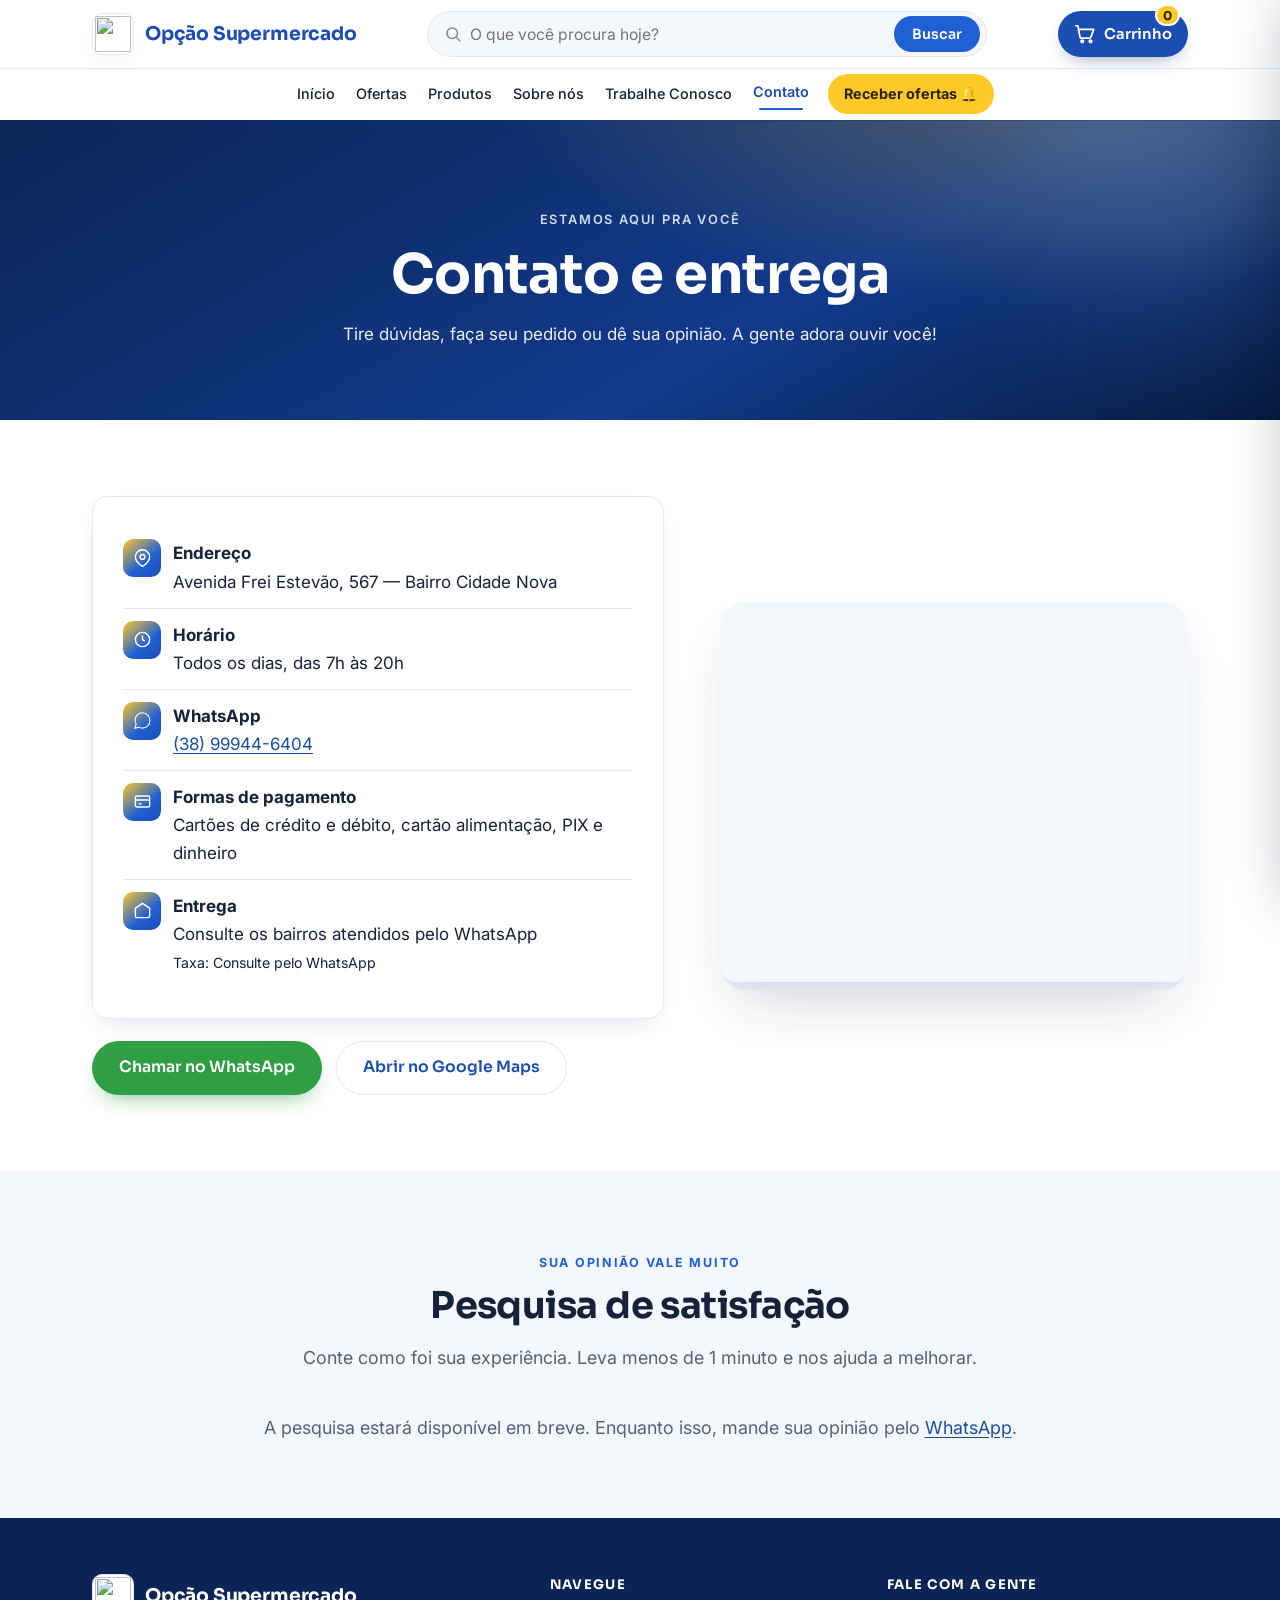
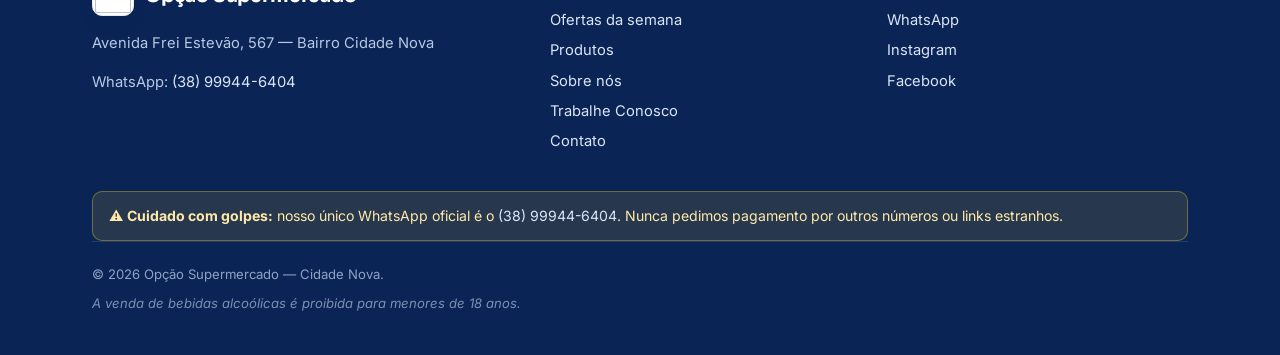
==== contato.html @ a1b74814 "Site do Opção Supermercado: catálogo com fotos, carrinho WhatsApp, manutenção via Google Drive" ====
<!DOCTYPE html>
<html lang="pt-BR">
<head>
  <script>document.documentElement.className+=" js";</script>
  <meta charset="UTF-8">
  <meta name="viewport" content="width=device-width, initial-scale=1.0">
  <title>Contato — Opção Supermercado</title>
  <meta name="description" content="Endereço, horário, área de entrega e formas de pagamento do Opção Supermercado. Fale com a gente pelo WhatsApp e avalie nosso atendimento.">
  <meta property="og:title" content="Contato — Opção Supermercado">
  <meta property="og:type" content="website">
  <meta name="theme-color" content="#1b4db3">
  <link rel="preconnect" href="https://fonts.googleapis.com">
  <link rel="preconnect" href="https://fonts.gstatic.com" crossorigin>
  <link href="https://fonts.googleapis.com/css2?family=Inter:wght@400;500;600&family=Sora:wght@500;600;700&display=swap" rel="stylesheet">
  <link rel="icon" href="assets/img/logo.png" type="image/png">
  <link rel="stylesheet" href="assets/css/style.css?v=2">
</head>
<body>
  <div class="aviso-topo"></div>

  <header class="site-header">
    <div class="wrap topbar">
      <a class="brand" href="index.html"><span class="logo"><img src="assets/img/logo.png" alt="" width="36" height="36"></span> Opção Supermercado</a>
      <form class="busca-header" action="produtos.html" method="get" role="search">
        <svg viewBox="0 0 24 24" aria-hidden="true"><circle cx="11" cy="11" r="7"/><path d="M21 21l-4.3-4.3"/></svg>
        <input type="search" name="busca" placeholder="O que você procura hoje?" aria-label="Buscar produto">
        <button type="submit">Buscar</button>
      </form>
      <a class="cart-btn" href="#" data-abrir-carrinho>
        <svg viewBox="0 0 24 24" aria-hidden="true"><circle cx="9" cy="20" r="1.4"/><circle cx="18" cy="20" r="1.4"/><path d="M2 3h2.2l2.3 12.3a1.6 1.6 0 0 0 1.6 1.3h8.7a1.6 1.6 0 0 0 1.6-1.2L21.5 7H5.3"/></svg>
        <span class="rotulo-cart">Carrinho</span>
        <span class="badge" data-cart-count>0</span>
      </a>
      <button class="nav-toggle" aria-label="Menu"><span></span><span></span><span></span></button>
    </div>
    <nav class="nav">
      <a href="index.html">Início</a>
      <a href="ofertas.html">Ofertas</a>
      <a href="produtos.html">Produtos</a>
      <a href="sobre.html">Sobre nós</a>
      <a href="trabalhe-conosco.html">Trabalhe Conosco</a>
      <a href="contato.html" class="active">Contato</a>
      <a href="index.html#receber-ofertas" class="nav-cta">Receber ofertas 🔔</a>
    </nav>
  </header>

  <section class="banner">
    <span class="kicker">Estamos aqui pra você</span>
    <h1>Contato e entrega</h1>
    <p>Tire dúvidas, faça seu pedido ou dê sua opinião. A gente adora ouvir você!</p>
  </section>

  <section class="section">
    <div class="wrap">
      <div class="split">
        <div class="reveal">
          <div class="contact-card">
            <div class="row">
              <div class="ic"><svg viewBox="0 0 24 24"><path d="M21 10c0 7-9 12-9 12s-9-5-9-12a9 9 0 0 1 18 0z"/><circle cx="12" cy="10" r="3"/></svg></div>
              <div><strong>Endereço</strong><br><span data-config="endereco">Avenida Frei Estevão, 567 — Bairro Cidade Nova</span></div>
            </div>
            <div class="row">
              <div class="ic"><svg viewBox="0 0 24 24"><circle cx="12" cy="12" r="9"/><path d="M12 7v5l3 2"/></svg></div>
              <div><strong>Horário</strong><br><span data-config="horario">Todos os dias, das 7h às 20h</span></div>
            </div>
            <div class="row">
              <div class="ic"><svg viewBox="0 0 32 32"><path d="M16 3C9 3 3.5 8.5 3.5 15.5c0 2.4.7 4.7 1.9 6.7L3 29l7-1.8c1.9 1 4 1.6 6 1.6 7 0 12.5-5.5 12.5-12.5S23 3 16 3z"/></svg></div>
              <div><strong>WhatsApp</strong><br><a href="#" data-config-link="whatsapp" rel="noopener" target="_blank"><span data-config="whatsapp">(38) 99944-6404</span></a></div>
            </div>
            <div class="row">
              <div class="ic"><svg viewBox="0 0 24 24"><path d="M3 10h18M7 15h4M5 5h14a2 2 0 0 1 2 2v10a2 2 0 0 1-2 2H5a2 2 0 0 1-2-2V7a2 2 0 0 1 2-2z"/></svg></div>
              <div><strong>Formas de pagamento</strong><br><span data-config="formasDePagamento">Cartões, cartão alimentação, PIX e dinheiro</span></div>
            </div>
            <div class="row">
              <div class="ic"><svg viewBox="0 0 24 24"><path d="M3 9l9-6 9 6v10a2 2 0 0 1-2 2H5a2 2 0 0 1-2-2z"/></svg></div>
              <div><strong>Entrega</strong><br><span data-config="bairrosDeEntrega">Consulte os bairros atendidos pelo WhatsApp</span><br>
                <small>Taxa: <span data-config="taxaDeEntrega">consulte pelo WhatsApp</span></small></div>
            </div>
          </div>
          <div class="hero-cta" style="justify-content:flex-start;margin-top:22px;">
            <a class="btn btn-zap" href="#" data-config-link="whatsapp" rel="noopener" target="_blank">Chamar no WhatsApp</a>
            <a class="btn btn-ghost" href="#" data-config-link="linkMaps" rel="noopener" target="_blank">Abrir no Google Maps</a>
          </div>
        </div>
        <div class="media reveal">
          <iframe class="embed-frame mapa" title="Mapa da loja" loading="lazy" referrerpolicy="no-referrer-when-downgrade"
            src="https://www.google.com/maps?q=Avenida%20Frei%20Estev%C3%A3o%20567%20Cidade%20Nova&output=embed"></iframe>
        </div>
      </div>
    </div>
  </section>

  <!-- Pesquisa de satisfação -->
  <section class="section alt">
    <div class="wrap">
      <div class="section-head center reveal">
        <span class="eyebrow">Sua opinião vale muito</span>
        <h2 class="section-title">Pesquisa de satisfação</h2>
        <p class="lead">Conte como foi sua experiência. Leva menos de 1 minuto e nos ajuda a melhorar.</p>
      </div>
      <div>
        <p class="lead" data-sem-form style="text-align:center;">
          A pesquisa estará disponível em breve. Enquanto isso, mande sua opinião pelo
          <a href="#" data-config-link="whatsapp" rel="noopener" target="_blank">WhatsApp</a>.
        </p>
        <iframe class="embed-frame" data-config-embed="formPesquisa" style="display:none;"
                title="Pesquisa de satisfação" loading="lazy">Carregando…</iframe>
      </div>
    </div>
  </section>

  <footer class="site-footer">
    <div class="wrap">
      <div class="cols">
        <div>
          <a class="brand" href="index.html"><span class="logo"><img src="assets/img/logo.png" alt="" width="21" height="21"></span> Opção Supermercado</a>
          <p><span data-config="endereco">Avenida Frei Estevão, 567 — Bairro Cidade Nova</span></p>
          <p>WhatsApp: <a href="#" data-config-link="whatsapp" rel="noopener" target="_blank">(38) 99944-6404</a></p>
        </div>
        <div>
          <h5>Navegue</h5>
          <ul>
            <li><a href="ofertas.html">Ofertas da semana</a></li>
            <li><a href="produtos.html">Produtos</a></li>
            <li><a href="sobre.html">Sobre nós</a></li>
            <li><a href="trabalhe-conosco.html">Trabalhe Conosco</a></li>
            <li><a href="contato.html">Contato</a></li>
          </ul>
        </div>
        <div>
          <h5>Fale com a gente</h5>
          <ul>
            <li><a href="#" data-config-link="whatsapp" rel="noopener" target="_blank">WhatsApp</a></li>
            <li><a href="#" data-config-link="instagram" rel="noopener" target="_blank">Instagram</a></li>
            <li><a href="#" data-config-link="facebook" rel="noopener" target="_blank">Facebook</a></li>
          </ul>
        </div>
      </div>
      <div class="alerta-golpe">
        ⚠️ <strong>Cuidado com golpes:</strong> nosso único WhatsApp oficial é o <a href="#" data-config-link="whatsapp" rel="noopener" target="_blank">(38) 99944-6404</a>. Nunca pedimos pagamento por outros números ou links estranhos.
      </div>
      <div class="legal">
        © <span id="year"></span> Opção Supermercado — Cidade Nova.
        <div class="disclaimer">A venda de bebidas alcoólicas é proibida para menores de 18 anos.</div>
      </div>
    </div>
  </footer>

  <script src="assets/js/main.js?v=2"></script>
  <script src="assets/js/conteudo-padrao.js?v=2"></script>
  <script src="assets/js/conteudo.js?v=2"></script>
  <script src="assets/js/produtos.js?v=2"></script>
  <script src="assets/js/carrinho.js?v=2"></script>
</body>
</html>
---- assets/css/style.css ----
/* ===========================================================================
   Opção Supermercado — estilos do site
   ---------------------------------------------------------------------------
   Uma folha de estilos, sem build. Para mudar as cores do site inteiro,
   edite as variáveis no bloco :root abaixo. Paleta da logo: azul + amarelo
   e verde do globo; vermelho apenas para preços de oferta.
   =========================================================================== */
:root {
  /* Paleta da marca -------------------------------------------------------- */
  --brand:      #1b4db3;   /* azul do carrinho/OPÇÃO — cor principal        */
  --brand-dark: #123a8c;   /* azul profundo — gradientes, fundos escuros    */
  --brand-deep: #0a2455;   /* azul quase-preto — hero/rodapé                */
  --accent:     #2160d4;   /* azul vivo — botões, sublinhados               */
  --accent-2:   #ffc927;   /* amarelo do globo — CTAs e selo OFERTA         */
  --gold:       #ffc927;   /* idem (mantido p/ compatibilidade de classes)  */
  --green:      #2f9e44;   /* verde do globo — WhatsApp / confirmação       */
  --promo:      #e02b2b;   /* vermelho de preço de oferta                   */

  /* Tintas & superfícies --------------------------------------------------- */
  --ink:        #16213a;   /* texto principal (azul-marinho)                */
  --muted:      #55617a;   /* texto secundário                              */
  --faint:      #7e8aa3;   /* terciário / legendas                          */
  --news:       #1b4db3;   /* títulos de destaques — azul da marca          */
  --link:       #1a4fa0;   /* links no texto                                */
  --line:       #e3e9f4;   /* filetes / bordas de cards                     */
  --bg:         #ffffff;   /* fundo da página                               */
  --bg-soft:    #f4f7fc;   /* fundo suave de seções                         */
  --bg-mint:    #e8effa;   /* fundo de mídia / placeholders (azul-claro)    */
  --card:       #ffffff;   /* superfície de cards / painéis                 */

  --header-bg:          rgba(255,255,255,.78);
  --header-bg-scrolled: rgba(255,255,255,.92);
  --nav-mobile-bg:      rgba(255,255,255,.98);

  /* Layout & efeitos ------------------------------------------------------- */
  --maxw:       1140px;
  --radius:     16px;
  --radius-sm:  10px;
  --radius-lg:  26px;
  --shadow:     0 10px 30px -12px rgba(7,26,60,.16);
  --shadow-lg:  0 24px 60px -20px rgba(7,26,60,.22);
  --ring:       0 0 0 4px rgba(33,96,212,.18);

  --font:    "Inter", -apple-system, BlinkMacSystemFont, "Segoe UI", Roboto, Helvetica, Arial, sans-serif;
  --display: "Sora", var(--font);
}

/* --------------------------------------------------------------- Base */
* { box-sizing: border-box; }
html { scroll-behavior: smooth; -webkit-text-size-adjust: 100%; }
body {
  margin: 0;
  font-family: var(--font);
  color: var(--ink);
  background: var(--bg);
  line-height: 1.65;
  font-size: 17px;
  -webkit-font-smoothing: antialiased;
  text-rendering: optimizeLegibility;
}
img { max-width: 100%; display: block; }
a { color: var(--link); text-underline-offset: 3px; }
h1, h2, h3, h4 { font-family: var(--display); line-height: 1.15; letter-spacing: -.01em; }
::selection { background: rgba(33,96,212,.22); }

.wrap { max-width: var(--maxw); margin: 0 auto; padding: 0 22px; }

/* ------------------------------------------------------------- Header */
.site-header {
  position: sticky; top: 0; z-index: 50;
  background: var(--header-bg);
  backdrop-filter: saturate(160%) blur(14px);
  -webkit-backdrop-filter: saturate(160%) blur(14px);
  border-bottom: 1px solid transparent;
  transition: border-color .25s, box-shadow .25s, background .25s;
}
.site-header.scrolled {
  background: var(--header-bg-scrolled);
  border-bottom-color: var(--line);
  box-shadow: 0 8px 28px -18px rgba(0,0,0,.7);
}
.site-header .wrap.topbar {
  display: flex; align-items: center; justify-content: space-between;
  gap: 14px; min-height: 68px; padding-top: 8px; padding-bottom: 8px;
  flex-wrap: wrap;
}
.brand {
  display: flex; align-items: center; gap: 11px;
  font-family: var(--display);
  font-weight: 700; letter-spacing: -.01em; color: var(--brand);
  text-decoration: none; font-size: 1.18rem; white-space: nowrap;
}
.brand .logo {
  width: 42px; height: 42px; border-radius: 10px;
  background: #fff; border: 1px solid var(--line);
  display: grid; place-items: center; overflow: hidden;
  box-shadow: var(--shadow);
}
.brand .logo img { width: 36px; height: 36px; display: block; object-fit: contain; }
/* Busca no cabeçalho (estilo supermercado) */
.busca-header {
  flex: 1 1 260px; display: flex; align-items: center; gap: 8px;
  max-width: 560px; min-width: 200px;
  background: var(--bg-soft); border: 1.5px solid var(--line);
  border-radius: 999px; padding: 4px 6px 4px 16px;
  transition: border-color .2s, background .2s;
}
.busca-header:focus-within { border-color: var(--accent); background: #fff; }
.busca-header svg { width: 18px; height: 18px; flex: none; fill: none; stroke: var(--faint); stroke-width: 2; stroke-linecap: round; }
.busca-header input {
  flex: 1; min-width: 0; border: 0; outline: 0; background: transparent;
  font-size: .98rem; font-family: var(--font); color: var(--ink); padding: 8px 0;
}
.busca-header button {
  flex: none; border: 0; cursor: pointer; border-radius: 999px;
  background: var(--accent); color: #fff;
  font-family: var(--display); font-weight: 600; font-size: .88rem;
  padding: 9px 18px; transition: background .18s;
}
.busca-header button:hover { background: #1848ab; }

/* Carrinho no canto superior direito */
.cart-btn {
  position: relative; flex: none;
  display: inline-flex; align-items: center; gap: 8px;
  min-height: 46px; padding: 8px 16px;
  background: var(--brand); color: #fff; text-decoration: none;
  border-radius: 999px; font-family: var(--display); font-weight: 600; font-size: .92rem;
  box-shadow: 0 8px 20px -10px rgba(10,36,85,.55);
  transition: background .2s, transform .15s;
}
.cart-btn:hover { background: var(--brand-dark); transform: translateY(-1px); }
.cart-btn svg { width: 22px; height: 22px; fill: none; stroke: currentColor; stroke-width: 1.9; stroke-linecap: round; stroke-linejoin: round; }
.cart-btn .badge {
  position: absolute; top: -7px; right: 8px;
  min-width: 22px; height: 22px; padding: 0 6px;
  border-radius: 999px; background: var(--accent-2); color: #2c2205;
  font-size: .76rem; font-weight: 700; display: grid; place-items: center;
  box-shadow: var(--shadow); border: 2px solid #fff;
}
.cart-btn .rotulo-cart { white-space: nowrap; }

.nav { display: flex; align-items: center; justify-content: center; gap: 1px; border-top: 1px solid var(--line); padding: 2px 18px; }
.nav a {
  color: var(--ink); text-decoration: none; font-size: .9rem;
  padding: 9px 10px; border-radius: 9px; font-weight: 500;
  white-space: nowrap;
  transition: background .18s, color .18s;
}
.nav a:hover { background: var(--bg-soft); color: var(--brand); }
.nav a.active { color: var(--brand); font-weight: 600; }
.nav a.active::after {
  content: ""; display: block; height: 2px; border-radius: 2px;
  background: var(--accent); margin: 4px 6px -2px;
}
.nav-toggle {
  display: none; background: none; border: 0; cursor: pointer;
  width: 44px; height: 44px; padding: 10px;
}
.nav-toggle span { display: block; height: 2px; background: var(--ink); margin: 5px 0; border-radius: 2px; transition: .25s; }
.nav-toggle.open span:nth-child(1) { transform: translateY(7px) rotate(45deg); }
.nav-toggle.open span:nth-child(2) { opacity: 0; }
.nav-toggle.open span:nth-child(3) { transform: translateY(-7px) rotate(-45deg); }


/* keep anchored sections clear of the sticky header */
[id] { scroll-margin-top: 90px; }

/* --------------------------------------------------------------- Hero */
.hero {
  position: relative; isolation: isolate;
  min-height: 72vh;
  display: grid; grid-template-columns: minmax(0, 1fr);
  place-items: center; text-align: center; color: #fff;
  padding: 80px 20px;
  background:
    radial-gradient(1200px 600px at 75% -10%, rgba(255,201,39,.28), transparent 60%),
    radial-gradient(900px 700px at 8% 110%, rgba(110,168,255,.22), transparent 55%),
    var(--hero, linear-gradient(160deg, var(--brand-deep), var(--brand-dark) 60%, #061a3d));
  background-position: center; overflow: hidden;
}
.hero::before, .hero::after {
  content: ""; position: absolute; z-index: -1; border-radius: 50%;
  filter: blur(60px); opacity: .5;
}
.hero::before { width: 460px; height: 460px; top: -120px; right: -80px;
  background: radial-gradient(circle, rgba(255,201,39,.55), transparent 70%);
  animation: float1 16s ease-in-out infinite; }
.hero::after  { width: 520px; height: 520px; bottom: -160px; left: -100px;
  background: radial-gradient(circle, rgba(110,168,255,.55), transparent 70%);
  animation: float2 20s ease-in-out infinite; }
@keyframes float1 { 50% { transform: translate(-30px, 40px) scale(1.1); } }
@keyframes float2 { 50% { transform: translate(40px, -30px) scale(1.08); } }
@media (prefers-reduced-motion: reduce) { .hero::before, .hero::after { animation: none; } }

.hero-inner { width: 100%; max-width: 760px; }
.hero h1, .banner h1 { overflow-wrap: break-word; }
.hero .hero-logo {
  width: 130px; height: auto; margin: 0 auto 20px;
  background: #fff; border-radius: 20px; padding: 12px;
  box-shadow: var(--shadow-lg);
}
.hero .kicker {
  display: inline-block; margin-bottom: 22px;
  padding: 7px 16px; border-radius: 999px;
  background: rgba(255,255,255,.12); border: 1px solid rgba(255,255,255,.22);
  color: #eef3fc; font-size: .8rem; font-weight: 600; letter-spacing: .04em;
  backdrop-filter: blur(4px);
}
.hero h1 {
  font-size: clamp(2.3rem, 6.4vw, 4rem); margin: 0 0 .35em; font-weight: 700;
  letter-spacing: -.02em; text-shadow: 0 2px 30px rgba(0,0,0,.25);
}
.hero h1 .grad {
  background: linear-gradient(100deg, #fff, var(--accent-2));
  -webkit-background-clip: text; background-clip: text; color: transparent;
}
.hero p { font-size: clamp(1.05rem, 2.2vw, 1.28rem); max-width: 620px; margin: 0 auto 2em; opacity: .95; }
.hero-cta { display: flex; gap: 14px; justify-content: center; flex-wrap: wrap; }
.scroll-cue {
  position: absolute; bottom: 26px; left: 50%; transform: translateX(-50%);
  width: 26px; height: 42px; border: 2px solid rgba(255,255,255,.5); border-radius: 14px;
}
.scroll-cue::after {
  content: ""; position: absolute; left: 50%; top: 8px; width: 4px; height: 8px;
  margin-left: -2px; border-radius: 2px; background: rgba(255,255,255,.8);
  animation: scrolldot 1.8s ease-in-out infinite;
}
@keyframes scrolldot { 0%,100% { opacity: 0; transform: translateY(0); } 50% { opacity: 1; transform: translateY(8px); } }

/* -------------------------------------------------------------- Buttons */
.btn {
  display: inline-flex; align-items: center; gap: 8px;
  padding: 13px 26px; border-radius: 999px;
  font-family: var(--display); font-weight: 600; font-size: .98rem;
  text-decoration: none; cursor: pointer; border: 1.5px solid transparent;
  transition: transform .14s ease, box-shadow .2s, background .2s, color .2s;
}
.btn:hover { transform: translateY(-2px); }
.btn-solid { background: var(--accent); color: #fff; box-shadow: 0 10px 24px -10px rgba(33,96,212,.7); }
.btn-solid:hover { background: #1848ab; box-shadow: 0 16px 30px -12px rgba(33,96,212,.85); }
.btn-amarelo { background: var(--accent-2); color: #2c2205; box-shadow: 0 10px 24px -12px rgba(255,201,39,.9); }
.btn-amarelo:hover { background: #eeb400; }
.btn-zap { background: var(--green); color: #fff; box-shadow: 0 10px 24px -12px rgba(47,158,68,.8); }
.btn-zap:hover { background: #268038; color: #fff; }
.btn-light { background: rgba(255,255,255,.14); color: #fff; border-color: rgba(255,255,255,.55); backdrop-filter: blur(4px); }
.btn-light:hover { background: rgba(255,255,255,.26); }
.btn-ghost { background: transparent; color: var(--brand); border-color: var(--line); }
.btn-ghost:hover { border-color: var(--accent); background: var(--bg-soft); }
.btn svg { width: 18px; height: 18px; fill: currentColor; flex: none; }

/* --------------------------------------------------------- Page banner */
.banner {
  position: relative; isolation: isolate; color: #fff; text-align: center;
  padding: 84px 20px 72px;
  background:
    radial-gradient(900px 400px at 80% -20%, rgba(255,201,39,.28), transparent 60%),
    var(--hero, linear-gradient(150deg, var(--brand-deep), var(--brand-dark) 62%, #061a3d));
  background-position: center; overflow: hidden;
}
.banner::after {
  content: ""; position: absolute; z-index: -1; width: 420px; height: 420px;
  border-radius: 50%; top: -160px; right: -100px; filter: blur(70px); opacity: .45;
  background: radial-gradient(circle, rgba(110,168,255,.7), transparent 70%);
}
.banner .kicker { display: inline-block; margin-bottom: 14px; color: #cfdcf5;
  font-size: .8rem; font-weight: 600; letter-spacing: .14em; text-transform: uppercase; }
.banner h1 { margin: 0; font-size: clamp(2.1rem, 5vw, 3.4rem); letter-spacing: -.01em; font-weight: 700; }
.banner p { max-width: 620px; margin: 14px auto 0; opacity: .92; }

/* ------------------------------------------------------------- Sections */
.section { padding: 76px 0; }
.section.alt { background: var(--bg-soft); }
.section.tight { padding: 52px 0; }
.section-head { max-width: 720px; margin: 0 0 40px; }
.section-head.center { margin-left: auto; margin-right: auto; text-align: center; }
.eyebrow { color: var(--accent); font-weight: 700; text-transform: uppercase; letter-spacing: .14em; font-size: .78rem; }
.section-title {
  font-size: clamp(1.7rem, 3.4vw, 2.3rem); color: var(--ink);
  margin: 10px 0 0; font-weight: 700; letter-spacing: -.015em;
}
.section-title.bar { padding-bottom: 14px; border-bottom: 3px solid var(--accent); display: inline-block; }
.lead { font-size: 1.12rem; color: var(--muted); margin: 16px 0 0; }

/* --------------------------------------------------------- Feature cards */
.features { display: grid; gap: 22px; grid-template-columns: repeat(3, 1fr); }
.feature {
  background: var(--card); border: 1px solid var(--line); border-radius: var(--radius);
  padding: 30px 26px; transition: transform .2s, box-shadow .2s, border-color .2s;
}
.feature:hover { transform: translateY(-6px); box-shadow: var(--shadow-lg); border-color: transparent; }
.feature .ic {
  width: 52px; height: 52px; border-radius: 14px; display: grid; place-items: center;
  margin-bottom: 18px; color: #fff;
  background: linear-gradient(140deg, var(--accent-2), var(--accent) 60%, var(--brand));
  box-shadow: var(--shadow);
}
.feature .ic svg { width: 26px; height: 26px; fill: none; stroke: currentColor; stroke-width: 1.8; }
.feature h3 { margin: 0 0 8px; font-size: 1.2rem; }
.feature p { margin: 0; color: var(--muted); font-size: .98rem; }

/* ---------------------------------------------------------------- Stats */
.stats {
  display: grid; grid-template-columns: repeat(4, 1fr); gap: 20px;
  background: linear-gradient(150deg, var(--brand), var(--brand-dark));
  border-radius: var(--radius-lg); padding: 44px 28px; color: #fff;
  box-shadow: var(--shadow-lg);
}
.stat { text-align: center; }
.stat .num { font-family: var(--display); font-size: clamp(2rem, 4vw, 2.8rem); font-weight: 700; color: #fff; }
.stat .num .gold { color: var(--gold); }
.stat .lbl { font-size: .9rem; opacity: .85; margin-top: 4px; }

/* -------------------------------------------------------- Split / intro */
.split { display: grid; grid-template-columns: 1.1fr .9fr; gap: 56px; align-items: center; }
.split .media {
  border-radius: var(--radius-lg); overflow: hidden; box-shadow: var(--shadow-lg);
  background: var(--bg-mint);
}
.split .media img { width: 100%; height: auto; display: block; }

/* --------------------------------------------------- Cards genéricos */
.grid { display: grid; gap: 26px; }
.grid-3 { grid-template-columns: repeat(3, 1fr); }
.grid-2 { grid-template-columns: repeat(2, 1fr); }

.card {
  background: var(--card); border: 1px solid var(--line); border-radius: var(--radius);
  padding: 18px; transition: transform .2s, box-shadow .2s, border-color .2s;
}
.card:hover { transform: translateY(-6px); box-shadow: var(--shadow-lg); border-color: transparent; }
.card .photo { width: 100%; height: auto; display: block; border-radius: var(--radius-sm); background: var(--bg-mint); }
.card h3 { margin: 16px 2px 6px; font-size: 1.2rem; }
.card .meta { margin: 2px; padding: 0 2px; color: var(--muted); }

/* ------------------------------------------------------------ News list */
.news-item {
  display: grid; grid-template-columns: 1fr 340px; gap: 34px; align-items: center;
  background: var(--card); border: 1px solid var(--line); border-radius: var(--radius);
  padding: 30px; margin-bottom: 24px;
  transition: box-shadow .2s, transform .2s;
}
.news-item:hover { box-shadow: var(--shadow-lg); transform: translateY(-3px); }
.news-item h3 { color: var(--news); margin: 0 0 8px; font-size: 1.4rem; line-height: 1.2; }
.news-item .date {
  display: inline-block; color: var(--brand); background: var(--bg-mint);
  font-size: .78rem; font-weight: 600; letter-spacing: .03em;
  padding: 4px 12px; border-radius: 999px; margin: 0 0 14px;
}
.news-item p { margin: 0 0 10px; color: var(--muted); }
.news-item img { border-radius: var(--radius-sm); aspect-ratio: 4 / 3; object-fit: cover; width: 100%; }

/* linha de destaque (usada em listas simples) */
.pub {
  padding: 20px 22px; margin-bottom: 14px;
  background: var(--card); border: 1px solid var(--line); border-left: 4px solid var(--accent);
  border-radius: var(--radius-sm);
  transition: box-shadow .2s, transform .15s, border-left-color .2s;
}
.pub:hover { box-shadow: var(--shadow); transform: translateX(3px); border-left-color: var(--gold); }
.pub a, .pub .title { color: var(--ink); font-family: var(--display); font-weight: 600; font-size: 1.05rem; text-decoration: none; display: inline-block; margin-bottom: 6px; }
.pub a:hover { color: var(--brand); }
.pub .authors { color: var(--muted); font-size: .9rem; margin: 0; }

/* callout */
.callout {
  background: linear-gradient(150deg, var(--brand), var(--brand-dark));
  color: #fff; border-radius: var(--radius-lg); padding: 52px 32px; text-align: center;
  box-shadow: var(--shadow-lg); position: relative; overflow: hidden; isolation: isolate;
}
.callout::after { content: ""; position: absolute; z-index: -1; width: 360px; height: 360px; border-radius: 50%;
  top: -140px; right: -80px; filter: blur(70px); opacity: .5;
  background: radial-gradient(circle, rgba(255,201,39,.6), transparent 70%); }
.callout h2 { margin: 0 0 10px; font-size: clamp(1.5rem, 3vw, 2rem); }
.callout p { margin: 0 auto 22px; max-width: 560px; opacity: .92; }

/* embed (Google Forms, mapa) */
.embed-frame { width: 100%; min-height: 1100px; border: 0; border-radius: var(--radius); background: var(--bg-soft); box-shadow: var(--shadow); }
.embed-frame.mapa { min-height: 380px; }
.contact-card {
  background: var(--card); border: 1px solid var(--line); border-radius: var(--radius); padding: 30px; box-shadow: var(--shadow);
}
.contact-card .row { display: flex; gap: 12px; align-items: flex-start; padding: 12px 0; border-top: 1px solid var(--line); }
.contact-card .row:first-of-type { border-top: 0; }
.contact-card .ic { width: 38px; height: 38px; flex: none; border-radius: 10px; display: grid; place-items: center; color: #fff; background: linear-gradient(140deg, var(--accent-2), var(--accent) 60%, var(--brand)); }
.contact-card .ic svg { width: 19px; height: 19px; fill: none; stroke: currentColor; stroke-width: 1.8; }

/* pill / chip */
.pill {
  display: inline-block; background: var(--bg-mint); color: var(--brand);
  border: 1px solid var(--line); font-size: .76rem; font-weight: 600;
  letter-spacing: .02em; padding: 4px 12px; border-radius: 999px;
}
.pill.urgencia { background: #fdeaea; color: var(--promo); border-color: #f5c6c6; }

/* ------------------------------------------------------------- Footer */
.site-footer { background: var(--brand-deep); color: #b9c8e4; padding: 56px 0 40px; font-size: .92rem; }
.site-footer .cols { display: grid; grid-template-columns: 1.4fr 1fr 1fr; gap: 36px; margin-bottom: 32px; }
.site-footer .brand { color: #fff; margin-bottom: 12px; }
.site-footer h5 { color: #fff; font-family: var(--display); font-size: .82rem; text-transform: uppercase; letter-spacing: .1em; margin: 0 0 12px; }
.site-footer a { color: #dbe5f5; text-decoration: none; }
.site-footer a:hover { color: #fff; text-decoration: underline; }
.site-footer ul { list-style: none; padding: 0; margin: 0; }
.site-footer ul li { margin: 6px 0; }
.site-footer .legal { border-top: 1px solid rgba(255,255,255,.1); padding-top: 22px; font-size: .82rem; color: #8fa3c4; }
.site-footer .disclaimer { font-style: italic; margin-top: 8px; opacity: .85; }
.site-footer .alerta-golpe {
  background: rgba(255,201,39,.12); border: 1px solid rgba(255,201,39,.35);
  border-radius: var(--radius-sm); padding: 12px 16px; margin: 18px 0 0;
  color: #ffe9a8; font-size: .88rem;
}

/* --------------------------------------------------- Scroll reveal */
.js .reveal { opacity: 0; transform: translateY(22px); transition: opacity .7s ease, transform .7s ease; }
.js .reveal.in { opacity: 1; transform: none; }
@media (prefers-reduced-motion: reduce) { .js .reveal { opacity: 1; transform: none; transition: none; } }

/* ===========================================================================
   Componentes específicos do supermercado
   =========================================================================== */

/* Faixa de aviso opcional acima do cabeçalho (Configurações → Aviso topo) */
.aviso-topo {
  display: none; background: var(--accent-2); color: #2c2205;
  text-align: center; padding: 9px 18px; font-size: .92rem; font-weight: 600;
}
.aviso-topo.on { display: block; }

/* ------------------------------------------------- Busca + categorias */
.busca-barra {
  display: flex; gap: 10px; align-items: center;
  background: var(--card); border: 2px solid var(--line);
  border-radius: 999px; padding: 6px 8px 6px 20px;
  box-shadow: var(--shadow); max-width: 640px; margin: 0 auto;
  transition: border-color .2s;
}
.busca-barra:focus-within { border-color: var(--accent); }
.busca-barra svg { width: 20px; height: 20px; flex: none; fill: none; stroke: var(--faint); stroke-width: 2; stroke-linecap: round; }
.busca-barra input {
  flex: 1; border: 0; outline: 0; background: transparent;
  font-size: 1.05rem; font-family: var(--font); color: var(--ink);
  min-width: 0; padding: 10px 0;
}
.chips-categoria {
  display: flex; gap: 8px; flex-wrap: wrap; justify-content: center;
  margin: 22px 0 0;
}
.chip {
  border: 1.5px solid var(--line); background: var(--card); color: var(--ink);
  font-family: var(--display); font-weight: 600; font-size: .9rem;
  padding: 10px 18px; border-radius: 999px; cursor: pointer;
  transition: background .18s, color .18s, border-color .18s, transform .14s;
}
.chip:hover { border-color: var(--accent); color: var(--brand); transform: translateY(-1px); }
.chip.ativa { background: var(--brand); border-color: var(--brand); color: #fff; }

/* Atalhos grandes de categoria (página inicial) */
.cat-atalhos { display: grid; grid-template-columns: repeat(6, 1fr); gap: 14px; }
.cat-atalho {
  display: flex; flex-direction: column; align-items: center; gap: 10px;
  background: var(--card); border: 1px solid var(--line); border-radius: var(--radius);
  padding: 22px 10px; text-decoration: none; color: var(--ink);
  font-family: var(--display); font-weight: 600; font-size: .92rem; text-align: center;
  transition: transform .18s, box-shadow .2s, border-color .2s;
}
.cat-atalho:hover { transform: translateY(-4px); box-shadow: var(--shadow-lg); border-color: var(--accent); color: var(--brand); }
.cat-atalho .emoji { font-size: 1.9rem; line-height: 1; }

/* ------------------------------------------------------ Grade de produtos */
.produtos-grid { display: grid; grid-template-columns: repeat(4, 1fr); gap: 18px; }
.produto-card {
  position: relative; display: flex; flex-direction: column;
  background: var(--card); border: 1px solid var(--line); border-radius: var(--radius);
  padding: 14px; transition: transform .18s, box-shadow .2s;
}
.produto-card:hover { transform: translateY(-4px); box-shadow: var(--shadow-lg); }
.produto-card .foto {
  width: 100%; aspect-ratio: 1 / 1; object-fit: contain;
  border-radius: var(--radius-sm); background: var(--bg-soft); margin-bottom: 12px;
}
.produto-card .selo-oferta {
  position: absolute; top: 22px; left: 22px; z-index: 1;
  background: var(--accent-2); color: #2c2205;
  font-family: var(--display); font-weight: 700; font-size: .72rem;
  letter-spacing: .06em; padding: 4px 10px; border-radius: 999px;
  box-shadow: var(--shadow);
}
.produto-card .nome {
  font-family: var(--display); font-weight: 600; font-size: 1rem;
  margin: 0; line-height: 1.3; color: var(--ink);
}
.produto-card .detalhe { font-size: .84rem; color: var(--faint); margin: 2px 0 0; min-height: 1.2em; }
.produto-card .preco-linha { display: flex; align-items: baseline; gap: 8px; flex-wrap: wrap; margin: 10px 0 12px; }
.preco { font-family: var(--display); font-weight: 700; font-size: 1.35rem; color: var(--ink); }
.produto-card.em-oferta .preco { color: var(--promo); }
.preco .un { font-size: .82rem; font-weight: 600; color: var(--faint); }
.preco-antigo { font-size: .9rem; color: var(--faint); text-decoration: line-through; }
.produto-card .acao { margin-top: auto; }

.btn-add {
  width: 100%; display: inline-flex; align-items: center; justify-content: center; gap: 8px;
  min-height: 48px; border: 0; border-radius: 12px; cursor: pointer;
  background: var(--accent); color: #fff;
  font-family: var(--display); font-weight: 600; font-size: .98rem;
  transition: background .18s, transform .14s, box-shadow .2s;
  box-shadow: 0 8px 18px -10px rgba(33,96,212,.7);
}
.btn-add:hover { background: #1848ab; transform: translateY(-1px); }

/* stepper − 1 + (substitui o botão após adicionar) */
.stepper {
  display: flex; align-items: stretch; width: 100%; min-height: 48px;
  border: 1.5px solid var(--accent); border-radius: 12px; overflow: hidden;
  background: var(--bg-soft);
}
.stepper button {
  flex: none; width: 48px; border: 0; cursor: pointer;
  background: transparent; color: var(--brand);
  font-size: 1.35rem; font-weight: 700; line-height: 1;
  transition: background .15s;
}
.stepper button:hover { background: var(--bg-mint); }
.stepper .qtd {
  flex: 1; display: grid; place-items: center;
  font-family: var(--display); font-weight: 700; font-size: 1.05rem; color: var(--ink);
}

/* ------------------------------------------------------ Encartes / vídeos */
.flyers-grid { display: grid; grid-template-columns: repeat(3, 1fr); gap: 22px; }
.flyer-card {
  background: var(--card); border: 1px solid var(--line); border-radius: var(--radius);
  overflow: hidden; transition: transform .18s, box-shadow .2s;
  display: flex; flex-direction: column;
}
.flyer-card:hover { transform: translateY(-5px); box-shadow: var(--shadow-lg); }
.flyer-card a.capa { display: block; background: var(--bg-mint); }
.flyer-card img { width: 100%; aspect-ratio: 1 / 1; object-fit: cover; display: block; }
.flyer-card .corpo { padding: 18px 20px 20px; }
.flyer-card h3 { margin: 0 0 6px; font-size: 1.15rem; color: var(--news); }
.flyer-card p { margin: 0 0 10px; color: var(--muted); font-size: .95rem; }

.video-frame {
  width: 100%; aspect-ratio: 16 / 9; border: 0;
  border-radius: var(--radius); background: var(--brand-deep);
  box-shadow: var(--shadow);
}

/* --------------------------------------------------- Carrinho flutuante */
.carrinho-fab {
  position: fixed; right: 18px; bottom: 18px; z-index: 400;
  display: flex; align-items: center; gap: 10px;
  min-height: 56px; padding: 8px 20px 8px 16px;
  border: 0; border-radius: 999px; cursor: pointer;
  background: var(--brand); color: #fff;
  font-family: var(--display); font-weight: 600; font-size: 1rem;
  box-shadow: 0 14px 34px -10px rgba(10,36,85,.6);
  transition: transform .15s, background .2s;
}
.carrinho-fab:hover { transform: translateY(-2px); background: var(--brand-dark); }
.carrinho-fab svg { width: 24px; height: 24px; fill: none; stroke: currentColor; stroke-width: 1.9; stroke-linecap: round; stroke-linejoin: round; }
.carrinho-fab .badge {
  position: absolute; top: -6px; left: 30px;
  min-width: 24px; height: 24px; padding: 0 6px;
  border-radius: 999px; background: var(--accent-2); color: #2c2205;
  font-size: .8rem; font-weight: 700; display: grid; place-items: center;
  box-shadow: var(--shadow);
}
.carrinho-fab.vazio { display: none; }

/* Drawer do carrinho */
.carrinho-overlay {
  position: fixed; inset: 0; z-index: 500;
  background: rgba(7,20,45,.55); backdrop-filter: blur(3px);
  opacity: 0; visibility: hidden; transition: opacity .22s, visibility .22s;
}
.carrinho-overlay.aberto { opacity: 1; visibility: visible; }
.carrinho-drawer {
  position: fixed; top: 0; right: 0; bottom: 0; z-index: 510;
  width: min(430px, 100vw); background: var(--bg);
  display: flex; flex-direction: column;
  box-shadow: -18px 0 50px rgba(7,20,45,.25);
  transform: translateX(105%); transition: transform .26s ease;
}
.carrinho-drawer.aberto { transform: none; }
.carrinho-drawer header {
  display: flex; align-items: center; justify-content: space-between;
  padding: 18px 22px; border-bottom: 1px solid var(--line); flex: none;
}
.carrinho-drawer header h2 { margin: 0; font-size: 1.25rem; }
.carrinho-fechar {
  width: 42px; height: 42px; border: 0; border-radius: 10px; cursor: pointer;
  background: var(--bg-soft); color: var(--ink); font-size: 1.25rem; line-height: 1;
}
.carrinho-fechar:hover { background: var(--bg-mint); }
.carrinho-corpo { flex: 1; overflow-y: auto; padding: 16px 22px; -webkit-overflow-scrolling: touch; }
.carrinho-item {
  display: grid; grid-template-columns: 1fr auto; gap: 4px 14px;
  padding: 14px 0; border-bottom: 1px solid var(--line);
}
.carrinho-item .nome { font-weight: 600; font-size: .98rem; }
.carrinho-item .detalhe { font-size: .82rem; color: var(--faint); }
.carrinho-item .subtotal { font-family: var(--display); font-weight: 700; text-align: right; }
.carrinho-item .controles { grid-column: 1 / -1; display: flex; align-items: center; gap: 10px; margin-top: 6px; }
.carrinho-item .stepper { width: 132px; min-height: 40px; }
.carrinho-item .stepper button { width: 40px; font-size: 1.15rem; }
.carrinho-item .remover {
  border: 0; background: none; color: var(--promo); cursor: pointer;
  font-size: .85rem; font-weight: 600; padding: 6px 8px; border-radius: 8px;
}
.carrinho-item .remover:hover { background: #fdeaea; }
.carrinho-vazio { text-align: center; color: var(--muted); padding: 40px 10px; }

.carrinho-nota {
  background: var(--bg-mint); border: 1px dashed var(--brand);
  border-radius: var(--radius-sm); padding: 12px 14px;
  font-size: .85rem; color: var(--muted); margin: 14px 0;
}
.carrinho-rodape { flex: none; border-top: 1px solid var(--line); padding: 16px 22px 20px; background: var(--bg); }
.carrinho-total {
  display: flex; justify-content: space-between; align-items: baseline;
  font-family: var(--display); font-weight: 700; font-size: 1.2rem; margin-bottom: 12px;
}
.carrinho-total .rotulo { font-size: .95rem; color: var(--muted); font-weight: 600; }

/* Formulário do checkout (dentro do drawer) */
.checkout-form { display: none; }
.checkout-form.aberto { display: block; }
.checkout-form h3 { margin: 18px 0 10px; font-size: 1.05rem; }
.checkout-form label { display: block; font-size: .88rem; font-weight: 600; margin: 12px 0 5px; color: var(--ink); }
.checkout-form input[type="text"],
.checkout-form textarea {
  width: 100%; padding: 12px 14px; font-size: 1rem; font-family: var(--font);
  border: 1.5px solid var(--line); border-radius: var(--radius-sm);
  background: var(--bg); color: var(--ink); outline: none;
  transition: border-color .15s;
}
.checkout-form input:focus, .checkout-form textarea:focus { border-color: var(--accent); }
.checkout-form textarea { resize: vertical; min-height: 70px; }

.toggle-duplo { display: grid; grid-template-columns: 1fr 1fr; gap: 8px; }
.toggle-duplo input { position: absolute; opacity: 0; pointer-events: none; }
.toggle-duplo span {
  display: grid; place-items: center; min-height: 48px; cursor: pointer;
  border: 1.5px solid var(--line); border-radius: 12px;
  font-family: var(--display); font-weight: 600; font-size: .95rem;
  transition: background .15s, border-color .15s, color .15s;
}
.toggle-duplo input:checked + span { background: var(--brand); border-color: var(--brand); color: #fff; }

.radios-pagamento { display: grid; gap: 8px; }
.radios-pagamento label {
  display: flex; align-items: center; gap: 10px; margin: 0;
  border: 1.5px solid var(--line); border-radius: 12px; padding: 12px 14px;
  cursor: pointer; font-weight: 500; font-size: .95rem;
  transition: border-color .15s, background .15s;
}
.radios-pagamento label:has(input:checked) { border-color: var(--accent); background: var(--bg-mint); }
.radios-pagamento input { accent-color: var(--brand); width: 18px; height: 18px; }

.msg-confirmacao { text-align: center; padding: 30px 10px; }
.msg-confirmacao .check { font-size: 3rem; }

/* Chave PIX — caixa com botão de copiar */
.pix-box {
  display: flex; gap: 12px; align-items: center; flex-wrap: wrap;
  background: var(--bg-mint); border: 1px dashed var(--brand);
  border-radius: var(--radius); padding: 18px 22px; margin-top: 18px;
}
.pix-box code {
  font-size: 1.05rem; font-weight: 600; color: var(--brand);
  overflow-wrap: anywhere;
}

/* Ícones de mídia social no rodapé */
.social-row {
  display: flex; justify-content: center; gap: 14px;
  margin: 6px 0 24px;
}
.social-icon {
  width: 46px; height: 46px; border-radius: 50%;
  display: grid; place-items: center;
  background: rgba(255,255,255,.10); color: #fff;
  border: 1px solid rgba(255,255,255,.2);
  transition: transform .15s ease, background .2s, border-color .2s;
}
.social-icon:hover { transform: translateY(-3px); }
.social-icon svg { width: 21px; height: 21px; fill: currentColor; }
.social-icon.fb:hover { background: #1877f2; border-color: #1877f2; }
.social-icon.ig:hover { background: #e4405f; border-color: #e4405f; }
.social-icon.zap:hover { background: #25d366; border-color: #25d366; }

/* Equipe */
.equipe-grid { display: grid; grid-template-columns: repeat(4, 1fr); gap: 22px; }
.equipe-grid .card { text-align: center; }
.equipe-grid .photo { aspect-ratio: 1 / 1; object-fit: cover; border-radius: 50%; width: 72%; margin: 10px auto 0; }
.equipe-grid h3 { font-size: 1.05rem; margin-bottom: 2px; }
.equipe-grid .cargo { color: var(--brand); font-weight: 600; font-size: .9rem; margin: 0; }
.equipe-grid .setor { color: var(--faint); font-size: .82rem; margin: 2px 0 8px; }

/* ------------------------------------------- Carrossel de banners (home) */
.banner-wrap { padding: 18px 22px 0; max-width: var(--maxw); margin: 0 auto; }
[data-banner-ofertas] { position: relative; }
.banner-slide {
  display: none; grid-template-columns: 1.05fr .95fr; gap: 30px; align-items: center;
  background:
    radial-gradient(700px 360px at 85% -20%, rgba(255,201,39,.25), transparent 60%),
    linear-gradient(150deg, var(--brand-deep), var(--brand-dark) 65%, var(--brand));
  color: #fff; border-radius: var(--radius-lg);
  padding: 34px 40px; min-height: 380px;
  box-shadow: var(--shadow-lg); overflow: hidden;
}
.banner-slide.ativo { display: grid; }
.banner-texto .kicker {
  display: inline-block; margin-bottom: 12px; padding: 6px 14px; border-radius: 999px;
  background: rgba(255,255,255,.13); border: 1px solid rgba(255,255,255,.25);
  color: #ffe9a8; font-size: .78rem; font-weight: 700; letter-spacing: .08em;
  text-transform: uppercase;
}
.banner-texto h2 {
  margin: 0 0 10px; font-size: clamp(1.9rem, 4.4vw, 3rem);
  font-weight: 700; letter-spacing: -.02em; line-height: 1.08;
}
.banner-texto p { margin: 0 0 14px; opacity: .92; font-size: 1.05rem; max-width: 440px; }
.banner-texto .pill.urgencia { background: rgba(224,43,43,.92); color: #fff; border-color: transparent; }
.banner-cta { margin-top: 20px; display: flex; gap: 12px; flex-wrap: wrap; }
.banner-img { display: block; border-radius: var(--radius); overflow: hidden; box-shadow: var(--shadow-lg); background: #fff; }
.banner-img img { width: 100%; aspect-ratio: 1 / 1; object-fit: cover; display: block; transition: transform .3s; }
.banner-img:hover img { transform: scale(1.02); }
.banner-seta {
  position: absolute; top: 50%; transform: translateY(-50%); z-index: 5;
  width: 46px; height: 46px; border-radius: 50%; border: 0; cursor: pointer;
  background: rgba(255,255,255,.92); color: var(--brand);
  font-size: 1.6rem; line-height: 1; box-shadow: var(--shadow);
  transition: background .18s, transform .18s;
}
.banner-seta:hover { background: #fff; transform: translateY(-50%) scale(1.06); }
.banner-seta.prev { left: 14px; }
.banner-seta.next { right: 14px; }
.banner-dots { display: flex; justify-content: center; gap: 8px; margin-top: 14px; }
.banner-dot {
  width: 11px; height: 11px; border-radius: 50%; border: 0; cursor: pointer;
  background: var(--line); transition: background .2s, transform .2s; padding: 0;
}
.banner-dot.ativo { background: var(--brand); transform: scale(1.25); }

/* ------------------------------- "Cadastre-se para receber ofertas" */
.cadastro-box {
  display: grid; grid-template-columns: 1.2fr .8fr; gap: 30px; align-items: center;
  background: linear-gradient(140deg, #fff7dd, #ffedb0);
  border: 1.5px solid #f4d977; border-radius: var(--radius-lg);
  padding: 40px 44px; box-shadow: var(--shadow);
}
.cadastro-box h2 { margin: 0 0 10px; font-size: clamp(1.5rem, 3vw, 2rem); color: #4a3803; }
.cadastro-box p { margin: 0; color: #6b5410; font-size: 1.05rem; }
.cadastro-box .acoes { display: flex; flex-direction: column; gap: 12px; align-items: stretch; }
.cadastro-box .acoes .btn { justify-content: center; font-size: 1.05rem; padding: 16px 26px; }
.cadastro-box .dica { font-size: .85rem; color: #8a7020; text-align: center; margin: 0; }
.nav a.nav-cta {
  background: var(--accent-2); color: #2c2205; font-weight: 700;
  border-radius: 999px; padding: 8px 16px; margin-left: 8px;
}
.nav a.nav-cta:hover { background: #eeb400; color: #2c2205; }
.nav a.nav-cta.active::after { display: none; }

/* ----------------------------------------------------------- Responsive */
@media (max-width: 1080px) {
  .site-header {
    backdrop-filter: none;
    -webkit-backdrop-filter: none;
    background: var(--header-bg-scrolled);
  }
  .nav {
    position: absolute; top: 100%; right: 0; left: 0;
    flex-direction: column; align-items: stretch;
    background: var(--nav-mobile-bg);
    border-bottom: 1px solid var(--line);
    padding: 10px 16px 18px; gap: 2px;
    display: none; box-shadow: var(--shadow);
    max-height: calc(100vh - 68px);
    overflow-y: auto; -webkit-overflow-scrolling: touch;
    z-index: 60;
  }
  .nav.open { display: flex; }
  .nav a { padding: 13px 12px; font-size: .95rem; }
  .nav a.active::after { display: none; }
  .nav-toggle { display: block; }
}
@media (max-width: 940px) {
  .features, .stats { grid-template-columns: repeat(2, 1fr); }
  .split { grid-template-columns: 1fr; gap: 32px; }
  .produtos-grid { grid-template-columns: repeat(3, 1fr); }
  .flyers-grid { grid-template-columns: repeat(2, 1fr); }
  .cat-atalhos { grid-template-columns: repeat(3, 1fr); }
  .equipe-grid { grid-template-columns: repeat(3, 1fr); }
}
@media (max-width: 820px) {
  body { font-size: 16px; }
  .section { padding: 56px 0; }
  .news-item { grid-template-columns: 1fr; }
  .news-item img { order: -1; }
  .grid-3, .grid-2 { grid-template-columns: 1fr; }
  .site-footer .cols { grid-template-columns: 1fr; gap: 28px; }
  .produtos-grid { grid-template-columns: repeat(2, 1fr); gap: 12px; }
  .produto-card { padding: 10px; }
  .equipe-grid { grid-template-columns: repeat(2, 1fr); }
}
@media (max-width: 820px) {
  .banner-slide { grid-template-columns: 1fr; padding: 24px 22px 26px; min-height: 0; gap: 18px; }
  .banner-img { order: -1; max-width: 380px; margin: 0 auto; width: 100%; }
  .banner-texto { text-align: center; }
  .banner-texto p { margin-left: auto; margin-right: auto; }
  .banner-cta { justify-content: center; }
  .banner-seta { display: none; }
  .banner-wrap { padding: 12px 12px 0; }
  .cadastro-box { grid-template-columns: 1fr; padding: 28px 22px; text-align: center; }
}
@media (max-width: 640px) {
  .site-header .wrap.topbar { row-gap: 8px; }
  .busca-header { order: 5; flex-basis: 100%; max-width: none; }
  .cart-btn .rotulo-cart { display: none; }
  .cart-btn { padding: 8px 13px; }
}
@media (max-width: 520px) {
  .features, .stats { grid-template-columns: 1fr; }
  .flyers-grid { grid-template-columns: 1fr; }
  .cat-atalhos { grid-template-columns: repeat(2, 1fr); }
  .carrinho-fab { right: 12px; bottom: 12px; }
}
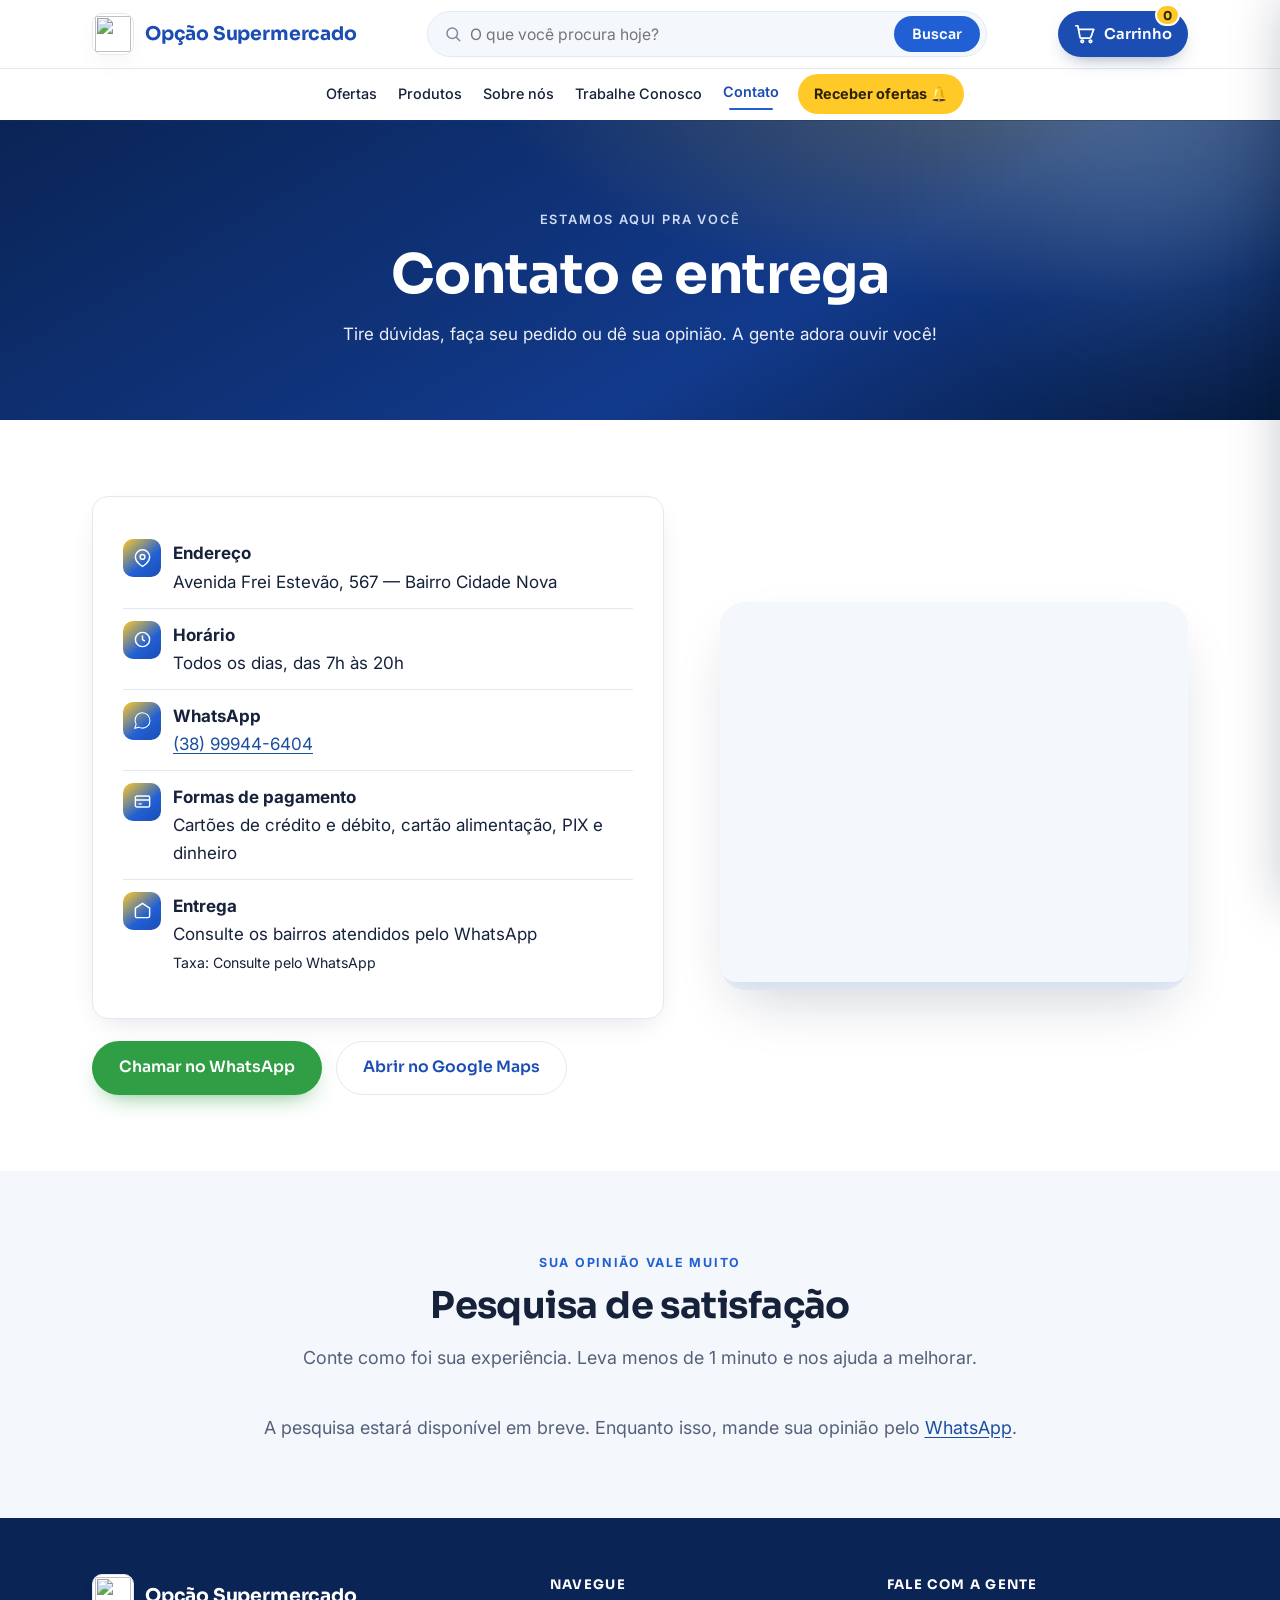
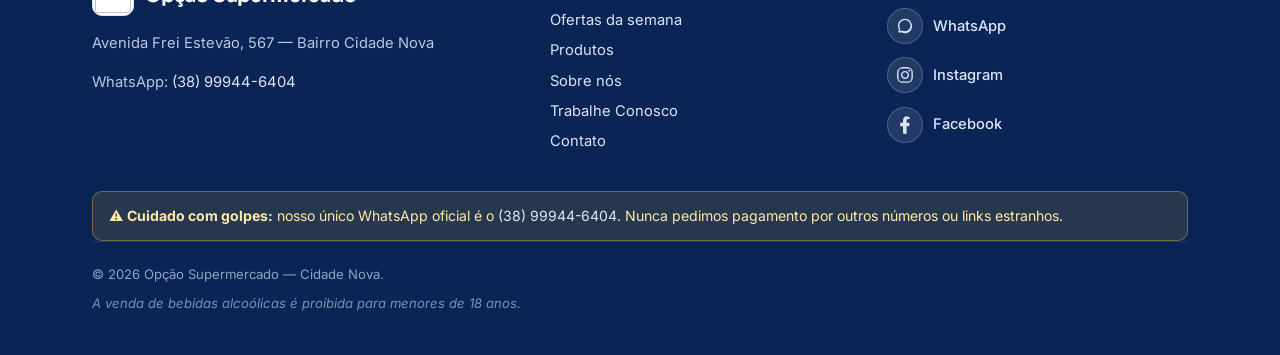
==== commit 65ce76ea: "Fora de estoque em vez de esconder produto; ícones de categoria e redes sociais; remove aba Início; " ====
--- a/contato.html
+++ b/contato.html
@@ -34,7 +34,6 @@
       <button class="nav-toggle" aria-label="Menu"><span></span><span></span><span></span></button>
     </div>
     <nav class="nav">
-      <a href="index.html">Início</a>
       <a href="ofertas.html">Ofertas</a>
       <a href="produtos.html">Produtos</a>
       <a href="sobre.html">Sobre nós</a>
@@ -129,10 +128,10 @@
         </div>
         <div>
           <h5>Fale com a gente</h5>
-          <ul>
-            <li><a href="#" data-config-link="whatsapp" rel="noopener" target="_blank">WhatsApp</a></li>
-            <li><a href="#" data-config-link="instagram" rel="noopener" target="_blank">Instagram</a></li>
-            <li><a href="#" data-config-link="facebook" rel="noopener" target="_blank">Facebook</a></li>
+          <ul class="footer-social">
+            <li><a class="fs-link zap" href="#" data-config-link="whatsapp" rel="noopener" target="_blank"><svg viewBox="0 0 32 32" aria-hidden="true"><path d="M16 3C9 3 3.5 8.5 3.5 15.5c0 2.4.7 4.7 1.9 6.7L3 29l7-1.8c1.9 1 4 1.6 6 1.6 7 0 12.5-5.5 12.5-12.5S23 3 16 3zm0 22.5c-1.8 0-3.5-.5-5-1.4l-.4-.2-4.2 1.1 1.1-4-.3-.4a10 10 0 1 1 8.8 4.9z"/></svg><span>WhatsApp</span></a></li>
+            <li><a class="fs-link ig" href="#" data-config-link="instagram" rel="noopener" target="_blank"><svg viewBox="0 0 448 512" aria-hidden="true"><path d="M224.1 141c-63.6 0-114.9 51.3-114.9 114.9s51.3 114.9 114.9 114.9S339 319.5 339 255.9 287.7 141 224.1 141zm0 189.6c-41.1 0-74.7-33.5-74.7-74.7s33.5-74.7 74.7-74.7 74.7 33.5 74.7 74.7-33.6 74.7-74.7 74.7zm146.4-194.3c0 14.9-12 26.8-26.8 26.8-14.9 0-26.8-12-26.8-26.8s12-26.8 26.8-26.8 26.8 12 26.8 26.8zm76.1 27.2c-1.7-35.9-9.9-67.7-36.2-93.9-26.2-26.2-58-34.4-93.9-36.2-37-2.1-147.9-2.1-184.9 0-35.8 1.7-67.6 9.9-93.9 36.1s-34.4 58-36.2 93.9c-2.1 37-2.1 147.9 0 184.9 1.7 35.9 9.9 67.7 36.2 93.9s58 34.4 93.9 36.2c37 2.1 147.9 2.1 184.9 0 35.9-1.7 67.7-9.9 93.9-36.2 26.2-26.2 34.4-58 36.2-93.9 2.1-37 2.1-147.8 0-184.8zM398.8 388c-7.8 19.6-22.9 34.7-42.6 42.6-29.5 11.7-99.5 9-132.1 9s-102.7 2.6-132.1-9c-19.6-7.8-34.7-22.9-42.6-42.6-11.7-29.5-9-99.5-9-132.1s-2.6-102.7 9-132.1c7.8-19.6 22.9-34.7 42.6-42.6 29.5-11.7 99.5-9 132.1-9s102.7-2.6 132.1 9c19.6 7.8 34.7 22.9 42.6 42.6 11.7 29.5 9 99.5 9 132.1s2.7 102.7-9 132.1z"/></svg><span>Instagram</span></a></li>
+            <li><a class="fs-link fb" href="#" data-config-link="facebook" rel="noopener" target="_blank"><svg viewBox="0 0 320 512" aria-hidden="true"><path d="M279.14 288l14.22-92.66h-88.91v-60.13c0-25.35 12.42-50.06 52.24-50.06h40.42V6.26S260.43 0 225.36 0c-73.22 0-121.08 44.38-121.08 124.72v70.62H22.89V288h81.39v224h100.17V288z"/></svg><span>Facebook</span></a></li>
           </ul>
         </div>
       </div>
--- a/assets/css/style.css
+++ b/assets/css/style.css
@@ -402,6 +402,25 @@
 .site-footer a:hover { color: #fff; text-decoration: underline; }
 .site-footer ul { list-style: none; padding: 0; margin: 0; }
 .site-footer ul li { margin: 6px 0; }
+
+/* "Fale com a gente" — links com ícone da rede social */
+.footer-social li { margin: 10px 0; }
+.fs-link {
+  display: inline-flex; align-items: center; gap: 10px;
+  color: #dbe5f5; text-decoration: none; font-weight: 500;
+}
+.fs-link span { line-height: 1; }
+.fs-link .ic-wrap, .fs-link svg { transition: transform .15s; }
+.fs-link svg {
+  width: 18px; height: 18px; fill: currentColor; flex: none;
+  padding: 8px; box-sizing: content-box; border-radius: 50%;
+  background: rgba(255,255,255,.10); border: 1px solid rgba(255,255,255,.2);
+}
+.fs-link:hover { color: #fff; text-decoration: none; }
+.fs-link:hover svg { transform: translateY(-2px); }
+.fs-link.zap:hover svg { background: #25d366; border-color: #25d366; color: #fff; }
+.fs-link.ig:hover svg  { background: #e4405f; border-color: #e4405f; color: #fff; }
+.fs-link.fb:hover svg  { background: #1877f2; border-color: #1877f2; color: #fff; }
 .site-footer .legal { border-top: 1px solid rgba(255,255,255,.1); padding-top: 22px; font-size: .82rem; color: #8fa3c4; }
 .site-footer .disclaimer { font-style: italic; margin-top: 8px; opacity: .85; }
 .site-footer .alerta-golpe {
@@ -453,6 +472,8 @@
 }
 .chip:hover { border-color: var(--accent); color: var(--brand); transform: translateY(-1px); }
 .chip.ativa { background: var(--brand); border-color: var(--brand); color: #fff; }
+.chip { display: inline-flex; align-items: center; gap: 7px; }
+.chip .chip-ic { font-size: 1.15rem; line-height: 1; }
 
 /* Atalhos grandes de categoria (página inicial) */
 .cat-atalhos { display: grid; grid-template-columns: repeat(6, 1fr); gap: 14px; }
@@ -496,6 +517,24 @@
 .preco .un { font-size: .82rem; font-weight: 600; color: var(--faint); }
 .preco-antigo { font-size: .9rem; color: var(--faint); text-decoration: line-through; }
 .produto-card .acao { margin-top: auto; }
+
+/* Produto fora de estoque — continua no site, mas sem poder comprar */
+.produto-card.indisponivel .foto { filter: grayscale(1) opacity(.55); }
+.produto-card.indisponivel .preco { color: var(--faint); }
+.produto-card .selo-esgotado {
+  position: absolute; top: 22px; left: 22px; z-index: 1;
+  background: #6b7488; color: #fff;
+  font-family: var(--display); font-weight: 700; font-size: .72rem;
+  letter-spacing: .04em; padding: 4px 10px; border-radius: 999px;
+  box-shadow: var(--shadow);
+}
+.btn-indisponivel {
+  width: 100%; display: inline-flex; align-items: center; justify-content: center;
+  min-height: 48px; border-radius: 12px;
+  background: var(--bg-soft); color: var(--muted);
+  border: 1.5px dashed var(--line);
+  font-family: var(--display); font-weight: 600; font-size: .95rem;
+}
 
 .btn-add {
   width: 100%; display: inline-flex; align-items: center; justify-content: center; gap: 8px;
